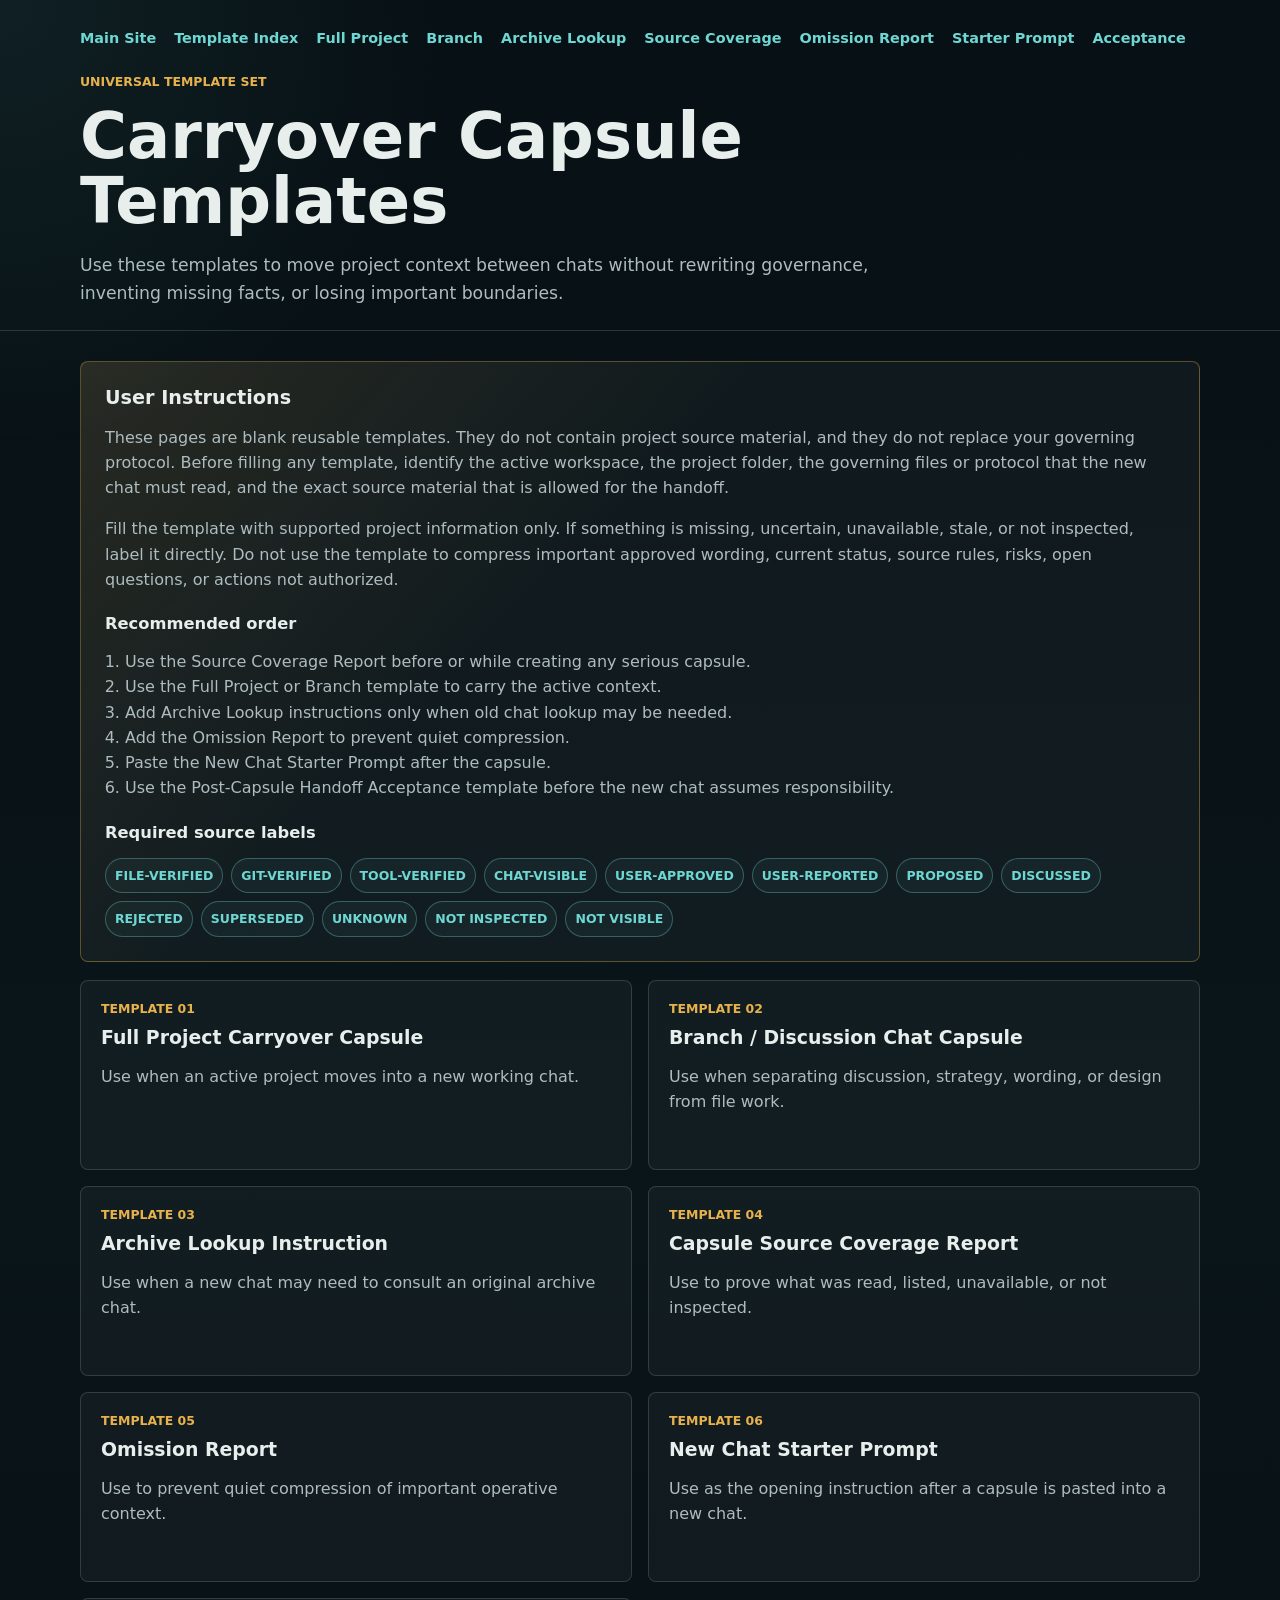
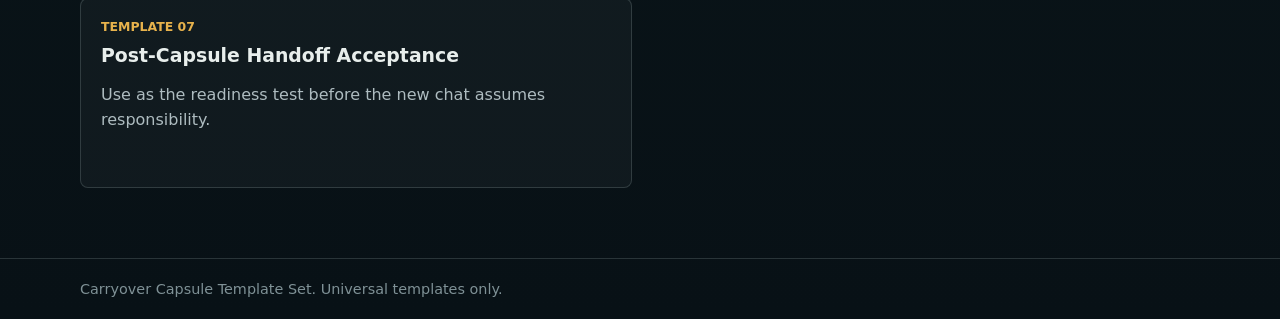
==== carryover-templates/index.html @ cf567abd "Publish No Drift preview site" ====
<!doctype html>
<html lang="en">
  <head>
    <meta charset="utf-8" />
    <meta name="viewport" content="width=device-width, initial-scale=1" />
    <title>Carryover Capsule Template Set</title>
    <meta
      name="description"
      content="Universal HTML templates for carryover capsules, branch handoffs, archive lookup, source coverage, omission reports, starter prompts, and handoff acceptance."
    />
    <link rel="stylesheet" href="template-pages.css" />
  </head>
  <body>
    <header class="template-header">
      <div class="page-shell">
        <nav aria-label="Template navigation">
          <a href="../index.html">Main Site</a>
          <a href="index.html">Template Index</a>
          <a href="template-01-full-project-carryover.html">Full Project</a>
          <a href="template-02-branch-discussion.html">Branch</a>
          <a href="template-03-archive-lookup.html">Archive Lookup</a>
          <a href="template-04-source-coverage-report.html">Source Coverage</a>
          <a href="template-05-omission-report.html">Omission Report</a>
          <a href="template-06-new-chat-starter.html">Starter Prompt</a>
          <a href="template-07-post-capsule-handoff-acceptance.html">Acceptance</a>
        </nav>
        <p class="eyebrow">Universal template set</p>
        <h1>Carryover Capsule Templates</h1>
        <p class="lede">
          Use these templates to move project context between chats without rewriting governance, inventing missing facts, or losing important boundaries.
        </p>
      </div>
    </header>

    <main class="page-shell">
      <section class="instructions" aria-labelledby="instructions-title">
        <h2 id="instructions-title">User Instructions</h2>
        <p>
          These pages are blank reusable templates. They do not contain project source material, and they do not replace your governing protocol. Before filling any template, identify the active workspace, the project folder, the governing files or protocol that the new chat must read, and the exact source material that is allowed for the handoff.
        </p>
        <p>
          Fill the template with supported project information only. If something is missing, uncertain, unavailable, stale, or not inspected, label it directly. Do not use the template to compress important approved wording, current status, source rules, risks, open questions, or actions not authorized.
        </p>
        <h3>Recommended order</h3>
        <ol>
          <li>Use the Source Coverage Report before or while creating any serious capsule.</li>
          <li>Use the Full Project or Branch template to carry the active context.</li>
          <li>Add Archive Lookup instructions only when old chat lookup may be needed.</li>
          <li>Add the Omission Report to prevent quiet compression.</li>
          <li>Paste the New Chat Starter Prompt after the capsule.</li>
          <li>Use the Post-Capsule Handoff Acceptance template before the new chat assumes responsibility.</li>
        </ol>
        <h3>Required source labels</h3>
        <ul class="label-list" aria-label="Required source labels">
          <li>FILE-VERIFIED</li>
          <li>GIT-VERIFIED</li>
          <li>TOOL-VERIFIED</li>
          <li>CHAT-VISIBLE</li>
          <li>USER-APPROVED</li>
          <li>USER-REPORTED</li>
          <li>PROPOSED</li>
          <li>DISCUSSED</li>
          <li>REJECTED</li>
          <li>SUPERSEDED</li>
          <li>UNKNOWN</li>
          <li>NOT INSPECTED</li>
          <li>NOT VISIBLE</li>
        </ul>
      </section>

      <section class="grid" aria-label="Template pages">
        <a class="card" href="template-01-full-project-carryover.html">
          <span>Template 01</span>
          <strong>Full Project Carryover Capsule</strong>
          <p>Use when an active project moves into a new working chat.</p>
        </a>
        <a class="card" href="template-02-branch-discussion.html">
          <span>Template 02</span>
          <strong>Branch / Discussion Chat Capsule</strong>
          <p>Use when separating discussion, strategy, wording, or design from file work.</p>
        </a>
        <a class="card" href="template-03-archive-lookup.html">
          <span>Template 03</span>
          <strong>Archive Lookup Instruction</strong>
          <p>Use when a new chat may need to consult an original archive chat.</p>
        </a>
        <a class="card" href="template-04-source-coverage-report.html">
          <span>Template 04</span>
          <strong>Capsule Source Coverage Report</strong>
          <p>Use to prove what was read, listed, unavailable, or not inspected.</p>
        </a>
        <a class="card" href="template-05-omission-report.html">
          <span>Template 05</span>
          <strong>Omission Report</strong>
          <p>Use to prevent quiet compression of important operative context.</p>
        </a>
        <a class="card" href="template-06-new-chat-starter.html">
          <span>Template 06</span>
          <strong>New Chat Starter Prompt</strong>
          <p>Use as the opening instruction after a capsule is pasted into a new chat.</p>
        </a>
        <a class="card" href="template-07-post-capsule-handoff-acceptance.html">
          <span>Template 07</span>
          <strong>Post-Capsule Handoff Acceptance</strong>
          <p>Use as the readiness test before the new chat assumes responsibility.</p>
        </a>
      </section>
    </main>

    <footer class="site-footer">
      <div class="page-shell">Carryover Capsule Template Set. Universal templates only.</div>
    </footer>
  </body>
</html>
---- carryover-templates/template-pages.css ----
:root {
  --bg: #071014;
  --panel: #101b20;
  --panel-2: #142329;
  --line: rgba(210, 232, 235, 0.16);
  --text: #e8eeec;
  --muted: #aebcc0;
  --dim: #7f9196;
  --teal: #6fd7d3;
  --green: #7bdc86;
  --gold: #e7b24c;
  --red: #ff6464;
  --radius: 8px;
  font-family: Inter, ui-sans-serif, system-ui, -apple-system, BlinkMacSystemFont, "Segoe UI", sans-serif;
}

* {
  box-sizing: border-box;
}

html {
  scroll-behavior: smooth;
}

body {
  margin: 0;
  color: var(--text);
  background:
    radial-gradient(circle at top left, rgba(111, 215, 211, 0.08), transparent 28rem),
    linear-gradient(180deg, #071014 0%, #0a1519 58%, #081116 100%);
  letter-spacing: 0;
}

a {
  color: var(--teal);
}

.page-shell {
  width: min(1120px, calc(100% - 36px));
  margin: 0 auto;
}

.template-header {
  padding: 30px 0 22px;
  border-bottom: 1px solid var(--line);
}

.template-header nav {
  display: flex;
  flex-wrap: wrap;
  gap: 10px 18px;
  margin-bottom: 26px;
  color: var(--muted);
  font-size: 0.9rem;
}

.template-header nav a {
  text-decoration: none;
  font-weight: 750;
}

.eyebrow {
  margin: 0 0 12px;
  color: var(--gold);
  font-size: 0.78rem;
  font-weight: 850;
  text-transform: uppercase;
}

h1 {
  max-width: 900px;
  margin: 0;
  color: var(--text);
  font-size: clamp(2.25rem, 5vw, 4.4rem);
  line-height: 1.02;
}

.lede {
  max-width: 850px;
  margin: 18px 0 0;
  color: var(--muted);
  font-size: 1.08rem;
  line-height: 1.6;
}

main {
  padding: 30px 0 70px;
}

.instructions,
.template-block,
.question-block,
.note-panel,
.card {
  border: 1px solid var(--line);
  border-radius: var(--radius);
  background: rgba(255, 255, 255, 0.035);
}

.instructions {
  padding: 24px;
  border-color: rgba(231, 178, 76, 0.34);
  background:
    linear-gradient(135deg, rgba(231, 178, 76, 0.11), transparent 40%),
    rgba(255, 255, 255, 0.035);
}

.instructions h2,
.template-block h2,
.question-block h2,
.note-panel h2,
.card h2 {
  margin: 0 0 14px;
  color: var(--text);
  font-size: 1.2rem;
}

.instructions h3,
.template-block h3,
.question-block h3,
.note-panel h3,
.card h3 {
  margin: 22px 0 10px;
  color: var(--text);
  font-size: 1.02rem;
}

p,
li {
  color: var(--muted);
  line-height: 1.58;
}

ul,
ol {
  padding-left: 1.25rem;
}

.grid {
  display: grid;
  grid-template-columns: repeat(2, minmax(0, 1fr));
  gap: 16px;
  margin-top: 18px;
}

.card {
  display: grid;
  align-content: start;
  min-height: 190px;
  padding: 20px;
  text-decoration: none;
}

.card:hover,
.card:focus-visible {
  border-color: rgba(111, 215, 211, 0.48);
}

.card span {
  color: var(--gold);
  font-size: 0.78rem;
  font-weight: 850;
  text-transform: uppercase;
}

.card strong {
  display: block;
  margin-top: 10px;
  color: var(--text);
  font-size: 1.18rem;
}

.card p {
  margin-bottom: 0;
}

.template-block,
.question-block,
.note-panel {
  margin-top: 20px;
  padding: 24px;
}

.label-list {
  display: flex;
  flex-wrap: wrap;
  gap: 8px;
  margin: 16px 0 0;
  padding: 0;
  list-style: none;
}

.label-list li {
  padding: 7px 9px;
  color: var(--teal);
  border: 1px solid rgba(111, 215, 211, 0.34);
  border-radius: 999px;
  background: rgba(111, 215, 211, 0.05);
  font-size: 0.78rem;
  font-weight: 750;
}

pre {
  overflow-x: auto;
  margin: 16px 0 0;
  padding: 18px;
  color: #dfe8e8;
  background: #050b0e;
  border: 1px solid rgba(210, 232, 235, 0.14);
  border-radius: var(--radius);
  line-height: 1.48;
  white-space: pre-wrap;
}

code {
  font-family: "Cascadia Mono", Consolas, "Courier New", monospace;
  font-size: 0.9rem;
}

.warning {
  border-left: 4px solid var(--red);
  padding-left: 14px;
}

.footer-nav {
  display: flex;
  flex-wrap: wrap;
  gap: 12px;
  justify-content: space-between;
  margin-top: 30px;
  padding-top: 18px;
  border-top: 1px solid var(--line);
}

.footer-nav a {
  font-weight: 800;
  text-decoration: none;
}

.site-footer {
  padding: 22px 0;
  color: var(--dim);
  border-top: 1px solid var(--line);
  font-size: 0.9rem;
}

@media (max-width: 760px) {
  .grid {
    grid-template-columns: 1fr;
  }

  .instructions,
  .template-block,
  .question-block,
  .note-panel,
  .card {
    padding: 18px;
  }
}
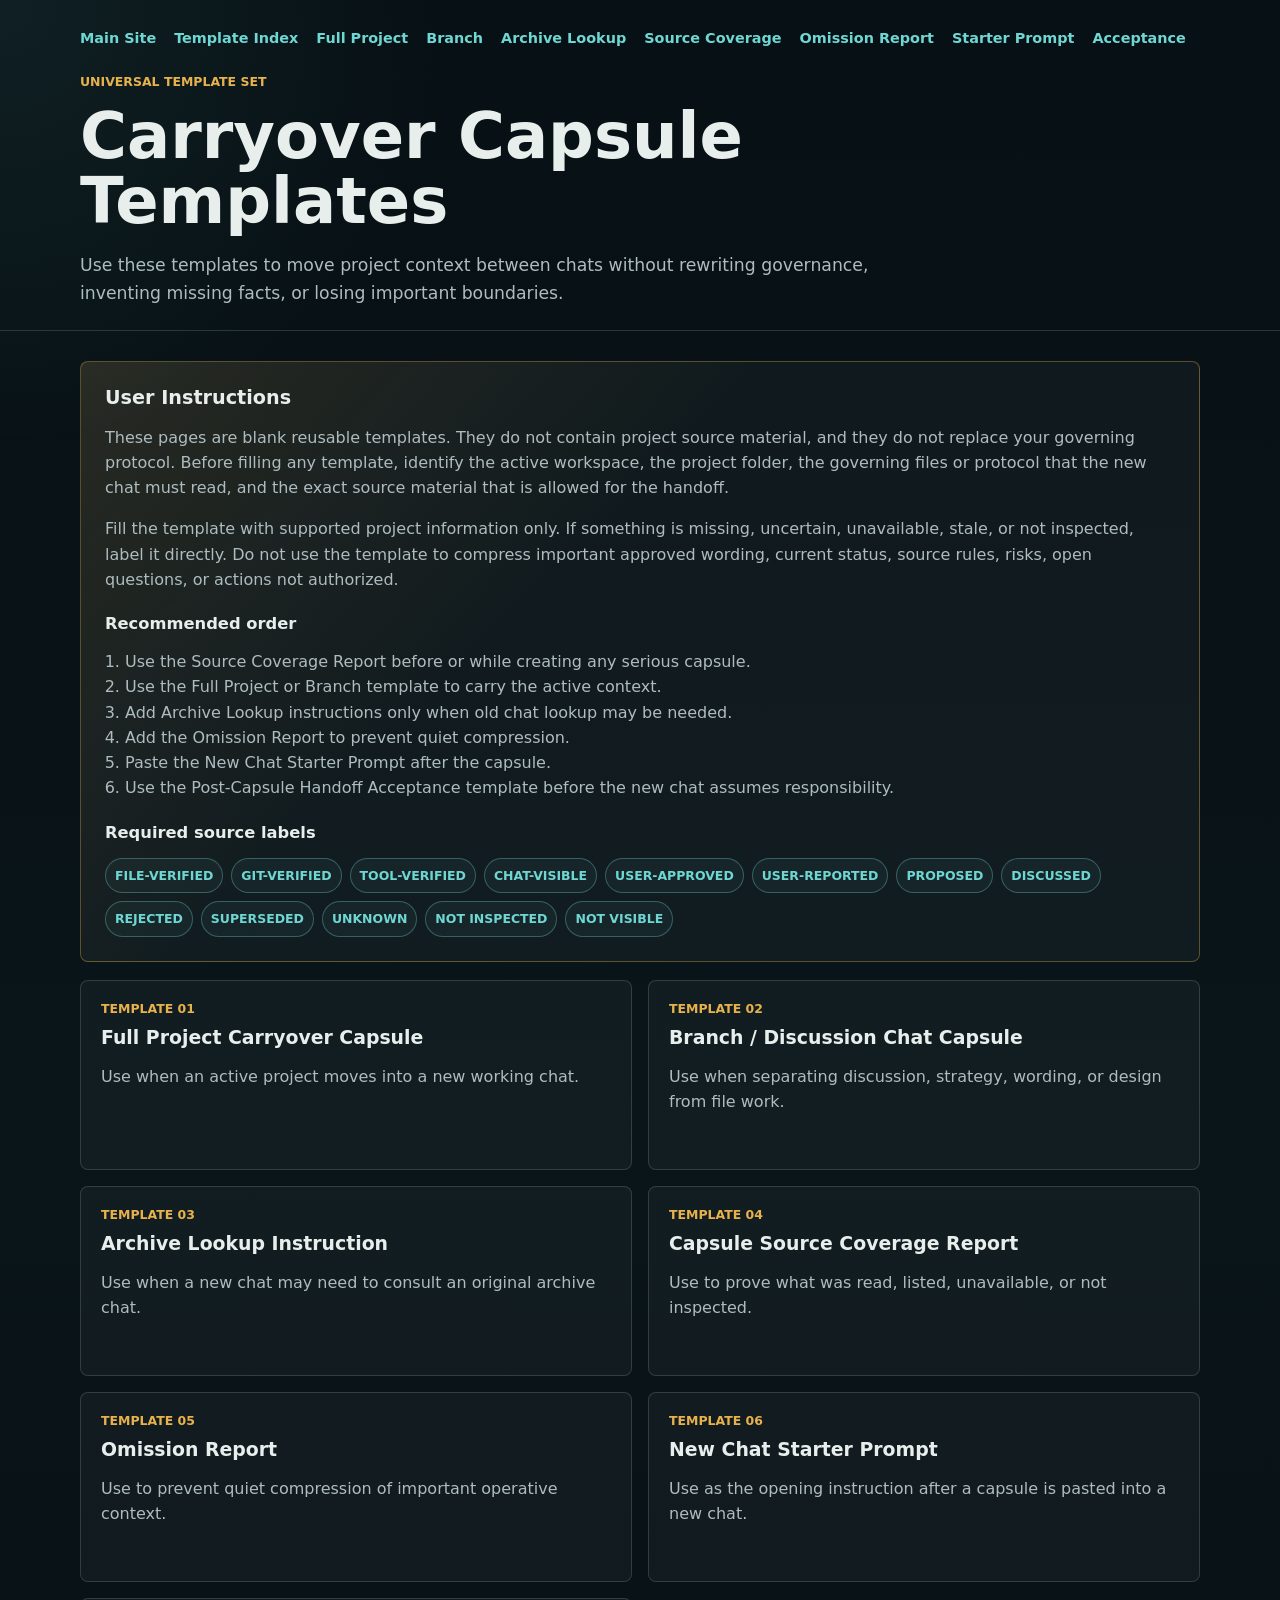
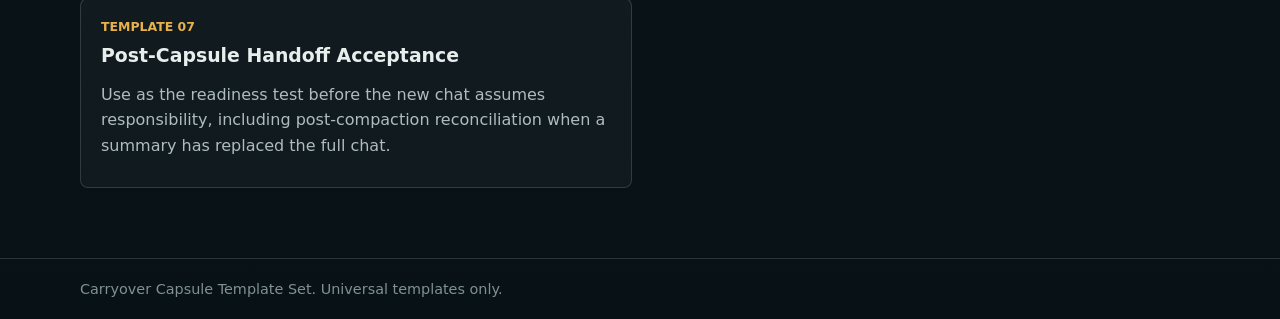
==== commit 19e3b7c8: "Publish NoDrift website" ====
--- a/carryover-templates/index.html
+++ b/carryover-templates/index.html
@@ -102,7 +102,7 @@
         <a class="card" href="template-07-post-capsule-handoff-acceptance.html">
           <span>Template 07</span>
           <strong>Post-Capsule Handoff Acceptance</strong>
-          <p>Use as the readiness test before the new chat assumes responsibility.</p>
+          <p>Use as the readiness test before the new chat assumes responsibility, including post-compaction reconciliation when a summary has replaced the full chat.</p>
         </a>
       </section>
     </main>
